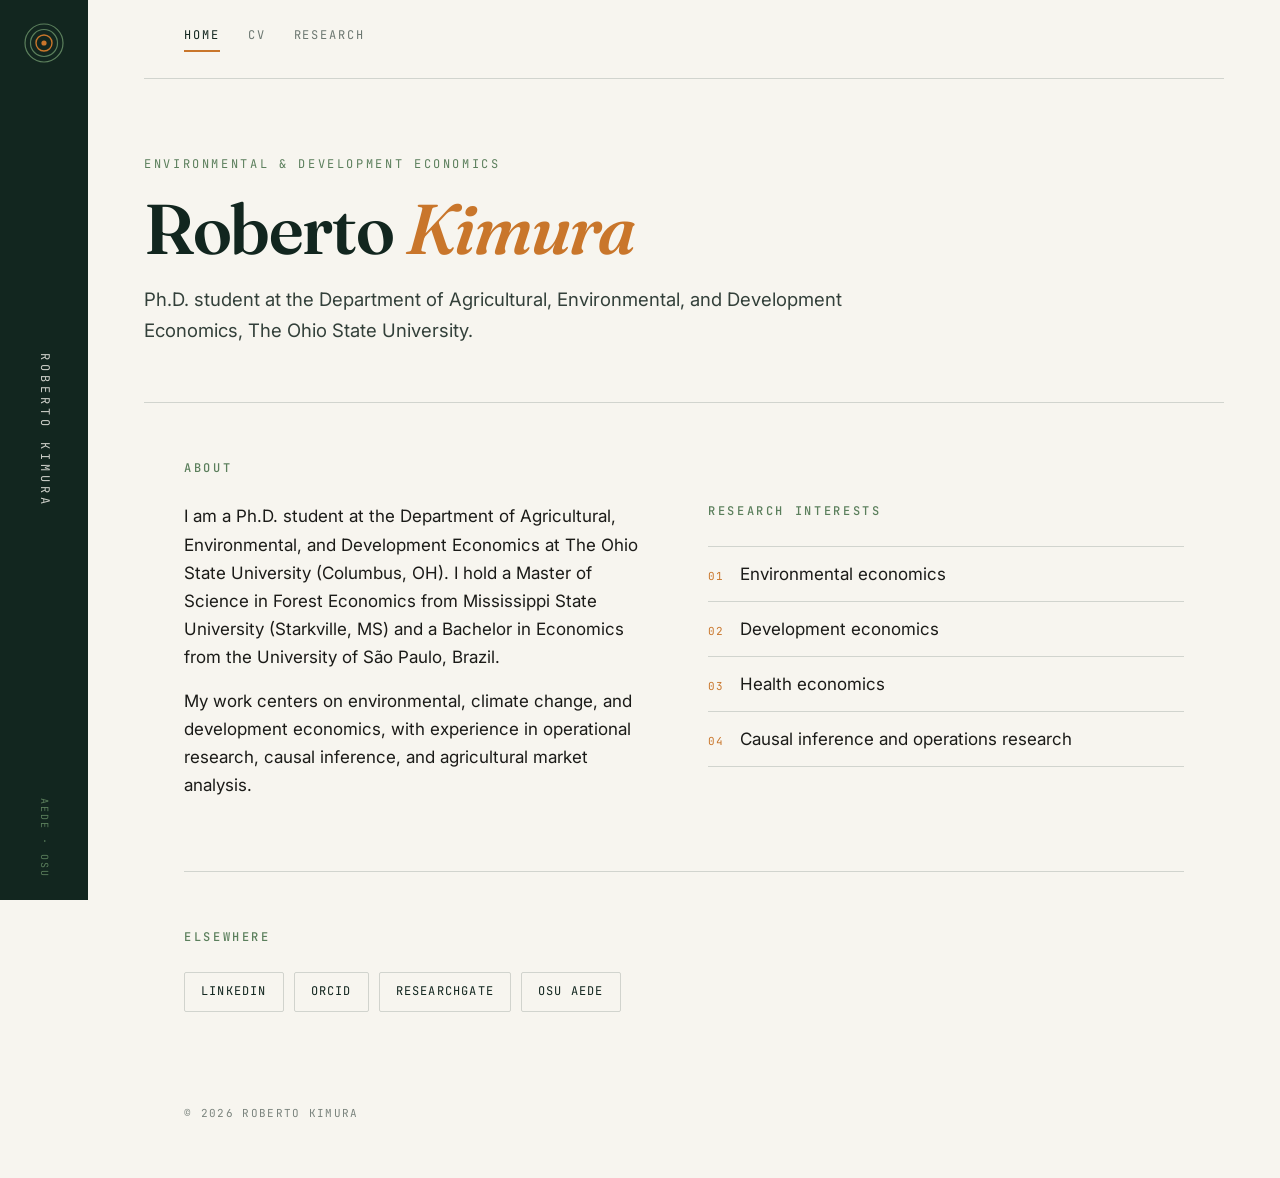
==== index.html @ 8d96b1d3 "Add files via upload" ====
<!DOCTYPE html>
<html lang="en">
<head>
<meta charset="utf-8">
<meta name="viewport" content="width=device-width, initial-scale=1">
<title>Roberto Kimura</title>
<meta name="description" content="Ph.D. student in Agricultural, Environmental, and Development Economics at The Ohio State University.">
<link rel="preconnect" href="https://fonts.googleapis.com">
<link rel="preconnect" href="https://fonts.gstatic.com" crossorigin>
<link href="https://fonts.googleapis.com/css2?family=Fraunces:ital,opsz,wght@0,9..144,500;0,9..144,600;1,9..144,600&family=Inter:wght@400;500&family=JetBrains+Mono:wght@400;500&display=swap" rel="stylesheet">
<link rel="stylesheet" href="style.css">
</head>
<body>

<aside class="rail">
  <svg class="mark" viewBox="0 0 42 42" aria-hidden="true" fill="none">
    <circle cx="21" cy="21" r="19" stroke="#5b7f5c" stroke-width="1.2"/>
    <circle cx="21" cy="21" r="13.5" stroke="#5b7f5c" stroke-width="1.2"/>
    <circle cx="21" cy="21" r="8" stroke="#c9762b" stroke-width="1.4"/>
    <circle cx="21" cy="21" r="2.6" fill="#c9762b"/>
  </svg>
  <span class="vname">Roberto Kimura</span>
  <span class="tick">AEDE · OSU</span>
</aside>

<div class="shell">
  <nav class="top">
    <a href="index.html" aria-current="page">Home</a>
    <a href="cv.html">CV</a>
    <a href="research.html">Research</a>
  </nav>

  <header class="hero wrap">
    <p class="eyebrow">Environmental &amp; development economics</p>
    <h1>Roberto <em>Kimura</em></h1>
    <p class="lede">Ph.D. student at the Department of Agricultural, Environmental, and Development Economics, The Ohio State University.</p>
  </header>

  <main class="wrap">
    <section>
      <h2>About</h2>
      <div class="cols">
        <div>
          <p>I am a Ph.D. student at the Department of Agricultural, Environmental, and Development Economics at The Ohio State University (Columbus, OH). I hold a Master of Science in Forest Economics from Mississippi State University (Starkville, MS) and a Bachelor in Economics from the University of São Paulo, Brazil.</p>
          <p>My work centers on environmental, climate change, and development economics, with experience in operational research, causal inference, and agricultural market analysis.</p>
        </div>
        <div>
          <h2 style="margin-top:0">Research interests</h2>
          <ul class="interests">
            <li><span class="n">01</span> Environmental economics</li>
            <li><span class="n">02</span> Development economics</li>
            <li><span class="n">03</span> Health economics</li>
            <li><span class="n">04</span> Causal inference and operations research</li>
          </ul>
        </div>
      </div>
    </section>

    <section>
      <h2>Elsewhere</h2>
      <div class="profiles">
        <a href="https://www.linkedin.com/in/robertohskimura">LinkedIn</a>
        <a href="https://orcid.org/0000-0001-5634-9795">ORCID</a>
        <a href="https://www.researchgate.net/profile/Roberto-Kimura-2">ResearchGate</a>
        <a href="https://aede.osu.edu/our-people/roberto-kimura">OSU AEDE</a>
      </div>
    </section>

    <footer>© <span id="y">2026</span> Roberto Kimura</footer>
  </main>
</div>
<script>document.getElementById('y').textContent=new Date().getFullYear()</script>
</body>
</html>
---- style.css ----
:root{
  --pine:#12261f;
  --pine-soft:#1c3a2e;
  --paper:#f7f5ef;
  --paper-dim:#ece8dc;
  --moss:#5b7f5c;
  --amber:#c9762b;
  --ink:#1b1b18;
  --rule:rgba(18,38,31,.16);
  --maxw:1080px;
}

*{box-sizing:border-box}
html{scroll-behavior:smooth}
body{
  margin:0;
  background:var(--paper);
  color:var(--ink);
  font-family:"Inter",system-ui,-apple-system,"Segoe UI",sans-serif;
  font-size:17px;
  line-height:1.65;
  -webkit-font-smoothing:antialiased;
}

a{color:var(--pine);text-decoration:none;border-bottom:1px solid var(--amber)}
a:hover{color:var(--amber)}
a:focus-visible,button:focus-visible{outline:2px solid var(--amber);outline-offset:3px}

/* ---------- rail ---------- */
.rail{
  position:fixed;top:0;left:0;height:100vh;width:88px;
  background:var(--pine);color:var(--paper);
  display:flex;flex-direction:column;align-items:center;
  justify-content:space-between;padding:22px 0;z-index:20;
}
.rail .mark{width:42px;height:42px;display:block}
.rail .vname{
  writing-mode:vertical-rl;text-orientation:mixed;
  font-family:"JetBrains Mono",ui-monospace,monospace;
  font-size:12px;letter-spacing:.34em;text-transform:uppercase;
  color:var(--paper);opacity:.82;
}
.rail .tick{
  font-family:"JetBrains Mono",monospace;font-size:10px;
  letter-spacing:.2em;color:var(--moss);
  writing-mode:vertical-rl;
}

/* ---------- shell ---------- */
.shell{margin-left:88px}
.wrap{max-width:var(--maxw);margin:0 auto;padding:0 40px}

nav.top{
  display:flex;gap:28px;align-items:baseline;
  padding:26px 40px;max-width:var(--maxw);margin:0 auto;
  border-bottom:1px solid var(--rule);
}
nav.top a{
  border:0;font-family:"JetBrains Mono",monospace;
  font-size:12px;letter-spacing:.16em;text-transform:uppercase;
  color:var(--pine);opacity:.6;padding-bottom:4px;
}
nav.top a:hover{opacity:1}
nav.top a[aria-current="page"]{
  opacity:1;border-bottom:2px solid var(--amber);
}

/* ---------- hero ---------- */
.hero{padding:76px 0 56px;border-bottom:1px solid var(--rule)}
.eyebrow{
  font-family:"JetBrains Mono",monospace;font-size:12px;
  letter-spacing:.22em;text-transform:uppercase;color:var(--moss);
  margin:0 0 18px;
}
h1{
  font-family:"Fraunces","Iowan Old Style",Georgia,serif;
  font-weight:600;font-size:clamp(2.6rem,7vw,4.4rem);
  line-height:1.02;letter-spacing:-.02em;margin:0 0 20px;
  color:var(--pine);
}
h1 em{font-style:italic;color:var(--amber)}
.lede{
  font-size:1.16rem;max-width:60ch;margin:0;color:#33403a;
}

/* ---------- sections ---------- */
section{padding:56px 0;border-bottom:1px solid var(--rule)}
section:last-of-type{border-bottom:0}
h2{
  font-family:"JetBrains Mono",monospace;
  font-size:12px;letter-spacing:.22em;text-transform:uppercase;
  color:var(--moss);font-weight:500;margin:0 0 24px;
}
h3{
  font-family:"Fraunces",Georgia,serif;font-weight:600;
  font-size:1.28rem;line-height:1.3;margin:0 0 6px;color:var(--pine);
}
p{margin:0 0 16px;max-width:68ch}

.cols{display:grid;grid-template-columns:1fr 1fr;gap:48px;align-items:start}

.interests{list-style:none;margin:0;padding:0}
.interests li{
  padding:13px 0;border-top:1px solid var(--rule);
  display:flex;gap:16px;align-items:baseline;
}
.interests li:last-child{border-bottom:1px solid var(--rule)}
.interests .n{
  font-family:"JetBrains Mono",monospace;font-size:11px;
  color:var(--amber);letter-spacing:.1em;
}

/* ---------- papers ---------- */
.paper{
  padding:26px 0;border-top:1px solid var(--rule);
  display:grid;grid-template-columns:88px 1fr;gap:24px;
}
.paper:last-child{border-bottom:1px solid var(--rule)}
.paper .year{
  font-family:"JetBrains Mono",monospace;font-size:13px;
  color:var(--amber);letter-spacing:.06em;padding-top:4px;
}
.paper .venue{
  font-style:italic;color:var(--pine-soft);margin:0 0 4px;font-size:.98rem;
}
.paper .who{
  font-size:.93rem;color:#5c6660;margin:0;
}
.status{
  display:inline-block;font-family:"JetBrains Mono",monospace;
  font-size:10px;letter-spacing:.14em;text-transform:uppercase;
  color:var(--moss);border:1px solid var(--moss);
  padding:2px 8px;border-radius:2px;margin-top:8px;
}

/* ---------- links ---------- */
.profiles{display:flex;flex-wrap:wrap;gap:10px;margin-top:8px}
.profiles a{
  border:1px solid var(--rule);border-radius:2px;
  padding:9px 16px;font-family:"JetBrains Mono",monospace;
  font-size:12px;letter-spacing:.1em;text-transform:uppercase;
  background:transparent;transition:background .18s,color .18s,border-color .18s;
}
.profiles a:hover{background:var(--pine);color:var(--paper);border-color:var(--pine)}

.cta{
  display:inline-block;background:var(--pine);color:var(--paper);
  border:0;padding:15px 28px;font-family:"JetBrains Mono",monospace;
  font-size:12px;letter-spacing:.16em;text-transform:uppercase;
  transition:background .18s;
}
.cta:hover{background:var(--amber);color:var(--paper)}

footer{
  padding:36px 0 56px;font-family:"JetBrains Mono",monospace;
  font-size:11px;letter-spacing:.12em;text-transform:uppercase;color:#7b847e;
}

@media(max-width:820px){
  .rail{width:100%;height:56px;flex-direction:row;padding:0 18px;justify-content:flex-start;gap:16px}
  .rail .vname{writing-mode:horizontal-tb;font-size:11px}
  .rail .tick{display:none}
  .rail .mark{width:28px;height:28px}
  .shell{margin-left:0;padding-top:56px}
  .wrap,nav.top{padding-left:22px;padding-right:22px}
  nav.top{gap:18px;flex-wrap:wrap}
  .cols{grid-template-columns:1fr;gap:32px}
  .paper{grid-template-columns:1fr;gap:6px}
}

@media(prefers-reduced-motion:reduce){
  *{animation:none!important;transition:none!important}
  html{scroll-behavior:auto}
}
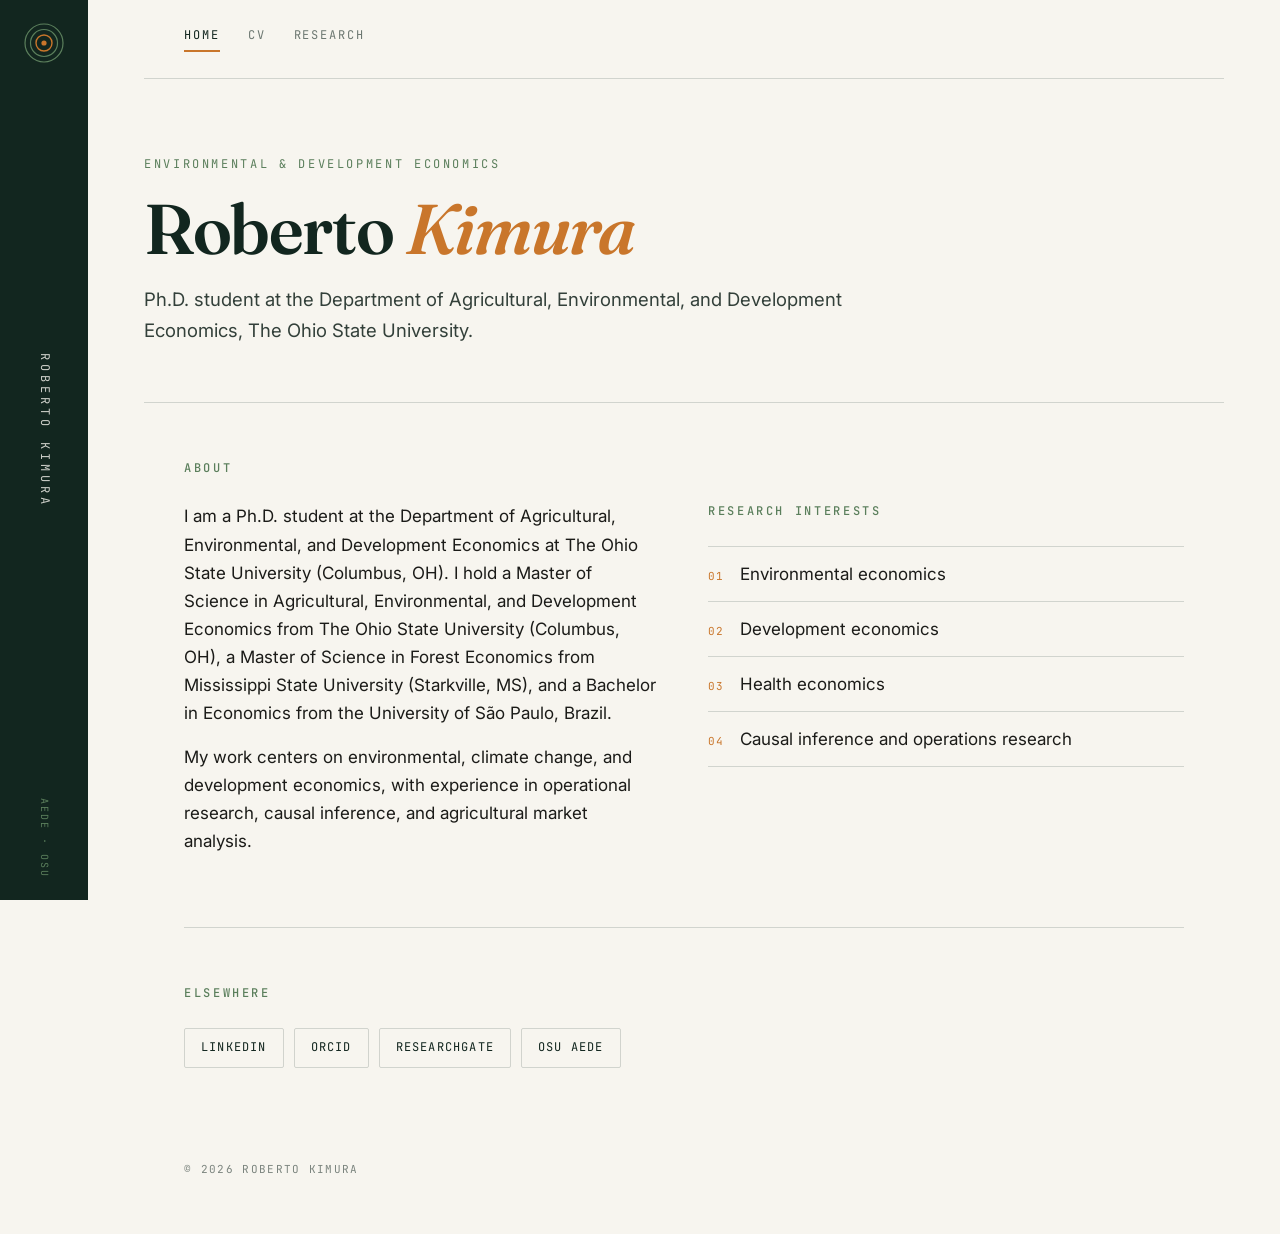
==== commit 476a4890: "Update index.html" ====
--- a/index.html
+++ b/index.html
@@ -41,7 +41,7 @@
       <h2>About</h2>
       <div class="cols">
         <div>
-          <p>I am a Ph.D. student at the Department of Agricultural, Environmental, and Development Economics at The Ohio State University (Columbus, OH). I hold a Master of Science in Forest Economics from Mississippi State University (Starkville, MS) and a Bachelor in Economics from the University of São Paulo, Brazil.</p>
+          <p>I am a Ph.D. student at the Department of Agricultural, Environmental, and Development Economics at The Ohio State University (Columbus, OH). I hold a Master of Science in Agricultural, Environmental, and Development Economics from The Ohio State University (Columbus, OH), a Master of Science in Forest Economics from Mississippi State University (Starkville, MS), and a Bachelor in Economics from the University of São Paulo, Brazil.</p>
           <p>My work centers on environmental, climate change, and development economics, with experience in operational research, causal inference, and agricultural market analysis.</p>
         </div>
         <div>
@@ -62,7 +62,7 @@
         <a href="https://www.linkedin.com/in/robertohskimura">LinkedIn</a>
         <a href="https://orcid.org/0000-0001-5634-9795">ORCID</a>
         <a href="https://www.researchgate.net/profile/Roberto-Kimura-2">ResearchGate</a>
-        <a href="https://aede.osu.edu/our-people/roberto-kimura">OSU AEDE</a>
+        <a href="https://cfaes.osu.edu/person/roberto-kimura">OSU AEDE</a>
       </div>
     </section>
 
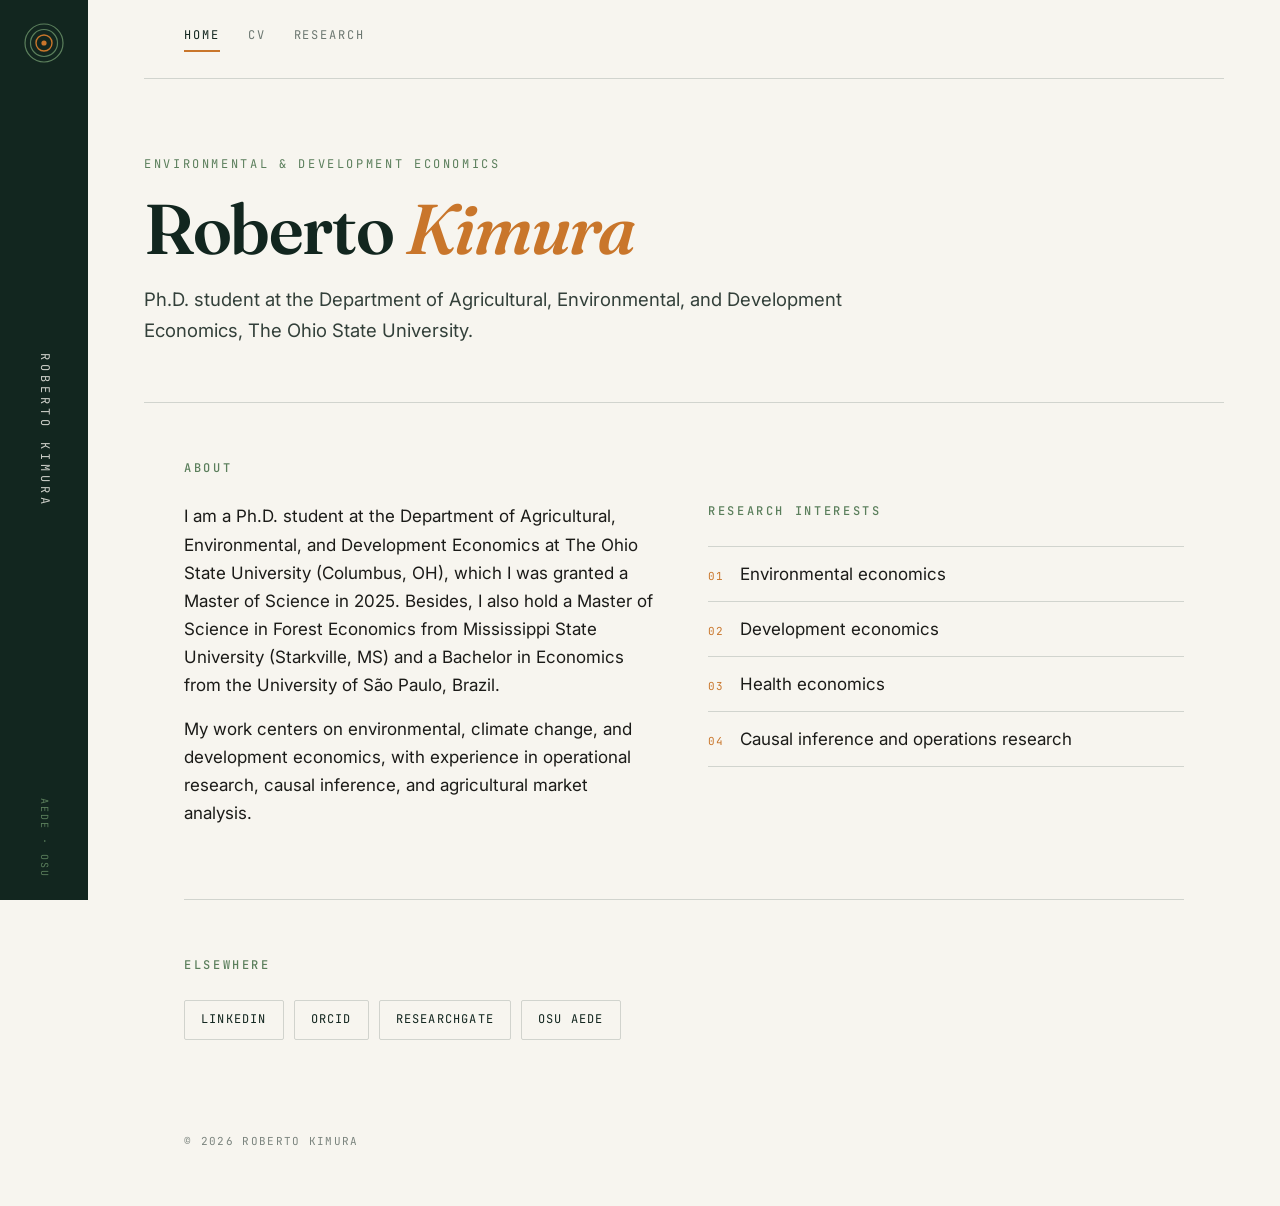
==== commit f7790f07: "Update index.html" ====
--- a/index.html
+++ b/index.html
@@ -41,7 +41,7 @@
       <h2>About</h2>
       <div class="cols">
         <div>
-          <p>I am a Ph.D. student at the Department of Agricultural, Environmental, and Development Economics at The Ohio State University (Columbus, OH). I hold a Master of Science in Agricultural, Environmental, and Development Economics from The Ohio State University (Columbus, OH), a Master of Science in Forest Economics from Mississippi State University (Starkville, MS), and a Bachelor in Economics from the University of São Paulo, Brazil.</p>
+          <p>I am a Ph.D. student at the Department of Agricultural, Environmental, and Development Economics at The Ohio State University (Columbus, OH), which I was granted a Master of Science in 2025. Besides, I also hold a Master of Science in Forest Economics from Mississippi State University (Starkville, MS) and a Bachelor in Economics from the University of São Paulo, Brazil.</p>
           <p>My work centers on environmental, climate change, and development economics, with experience in operational research, causal inference, and agricultural market analysis.</p>
         </div>
         <div>
